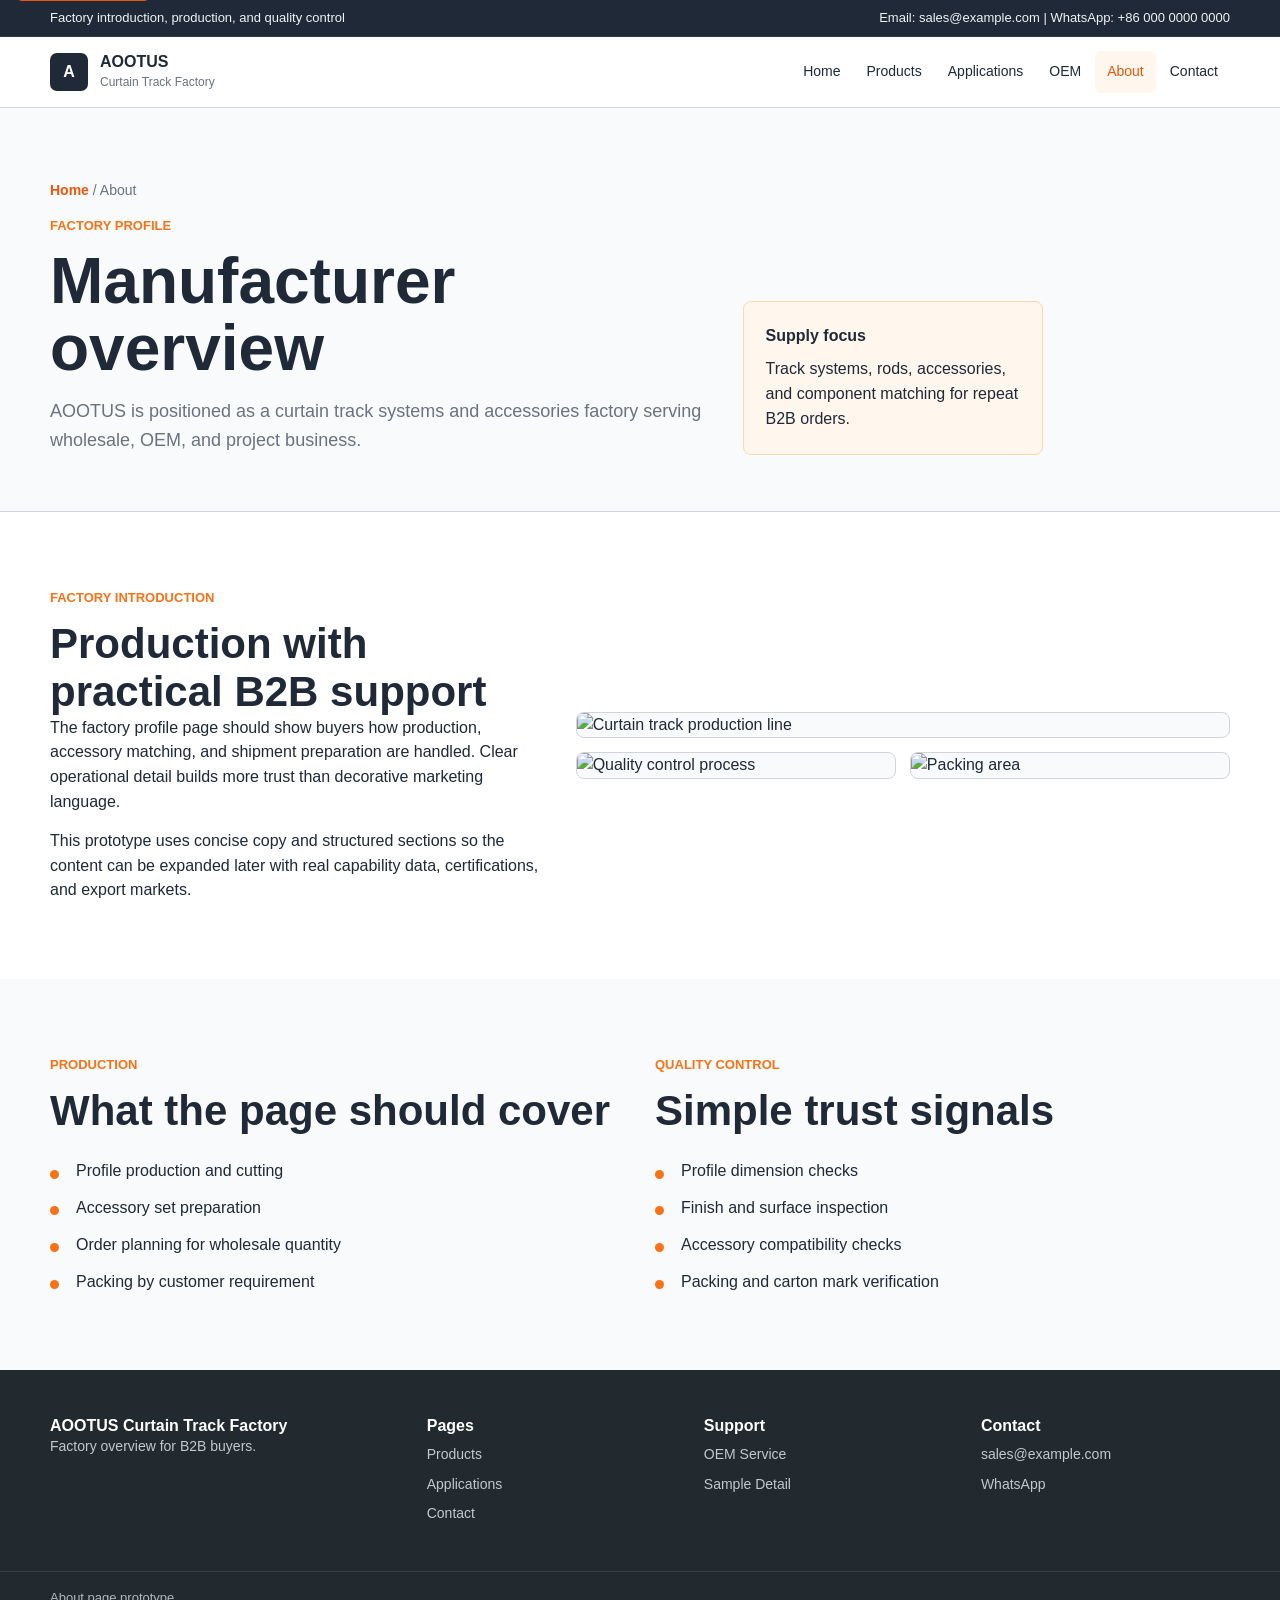
==== about.html @ 1f73470e "Add files via upload first version of website" ====
<!doctype html>
<html lang="en">
  <head>
    <meta charset="utf-8">
    <meta name="viewport" content="width=device-width, initial-scale=1">
    <meta name="description" content="Factory introduction, production, and quality control for AOOTUS curtain track systems.">
    <title>About | AOOTUS Curtain Track Factory</title>
    <link rel="stylesheet" href="styles.css">
  </head>
  <body>
    <a class="skip-link" href="#main">Skip to content</a>
    <div class="topbar">
      <div class="topbar__inner">
        <span>Factory introduction, production, and quality control</span>
        <span>Email: sales@example.com | WhatsApp: +86 000 0000 0000</span>
      </div>
    </div>
    <header class="site-header">
      <nav class="nav" aria-label="Main navigation">
        <a class="brand" href="index.html" aria-label="AOOTUS home">
          <span class="brand__mark">A</span>
          <span>
            <span class="brand__name">AOOTUS</span>
            <span class="brand__sub">Curtain Track Factory</span>
          </span>
        </a>
        <button class="menu-toggle" type="button" aria-expanded="false" aria-label="Open menu">
          <span></span>
          <span></span>
          <span></span>
        </button>
        <div class="nav__links">
          <a href="index.html">Home</a>
          <a href="products.html">Products</a>
          <a href="applications.html">Applications</a>
          <a href="oem.html">OEM</a>
          <a class="is-active" href="about.html">About</a>
          <a href="contact.html">Contact</a>
        </div>
      </nav>
    </header>

    <main id="main">
      <section class="page-hero">
        <div class="container page-hero__content">
          <div>
            <div class="breadcrumb"><a href="index.html">Home</a> / About</div>
            <p class="eyebrow">Factory profile</p>
            <h1>Manufacturer overview</h1>
            <p class="page-hero__lead">AOOTUS is positioned as a curtain track systems and accessories factory serving wholesale, OEM, and project business.</p>
          </div>
          <div class="callout">
            <strong>Supply focus</strong>
            <p>Track systems, rods, accessories, and component matching for repeat B2B orders.</p>
          </div>
        </div>
      </section>

      <section class="section">
        <div class="container factory-layout">
          <div>
            <p class="eyebrow">Factory introduction</p>
            <h2>Production with practical B2B support</h2>
            <div class="text-block">
              <p>The factory profile page should show buyers how production, accessory matching, and shipment preparation are handled. Clear operational detail builds more trust than decorative marketing language.</p>
              <p>This prototype uses concise copy and structured sections so the content can be expanded later with real capability data, certifications, and export markets.</p>
            </div>
          </div>
          <div class="factory-images">
            <img src="assets/factory-production.svg" alt="Curtain track production line">
            <img src="assets/factory-qc.svg" alt="Quality control process">
            <img src="assets/factory-packing.svg" alt="Packing area">
          </div>
        </div>
      </section>

      <section class="section section--panel">
        <div class="container two-column">
          <div>
            <p class="eyebrow">Production</p>
            <h2>What the page should cover</h2>
            <ul class="feature-bullets">
              <li>Profile production and cutting</li>
              <li>Accessory set preparation</li>
              <li>Order planning for wholesale quantity</li>
              <li>Packing by customer requirement</li>
            </ul>
          </div>
          <div>
            <p class="eyebrow">Quality control</p>
            <h2>Simple trust signals</h2>
            <ul class="feature-bullets">
              <li>Profile dimension checks</li>
              <li>Finish and surface inspection</li>
              <li>Accessory compatibility checks</li>
              <li>Packing and carton mark verification</li>
            </ul>
          </div>
        </div>
      </section>
    </main>

    <footer class="site-footer">
      <div class="container footer-grid">
        <div>
          <h3>AOOTUS Curtain Track Factory</h3>
          <p>Factory overview for B2B buyers.</p>
        </div>
        <div>
          <h3>Pages</h3>
          <a href="products.html">Products</a>
          <a href="applications.html">Applications</a>
          <a href="contact.html">Contact</a>
        </div>
        <div>
          <h3>Support</h3>
          <a href="oem.html">OEM Service</a>
          <a href="aluminum-track-system.html">Sample Detail</a>
        </div>
        <div>
          <h3>Contact</h3>
          <a href="mailto:sales@example.com">sales@example.com</a>
          <a href="https://wa.me/000000000000">WhatsApp</a>
        </div>
      </div>
      <div class="footer-bottom">
        <div class="container">About page prototype.</div>
      </div>
    </footer>
    <script src="script.js"></script>
  </body>
</html>
---- styles.css ----
:root {
  --ink: #1f2937;
  --muted: #6b7280;
  --line: #d1d5db;
  --panel: #f9fafb;
  --panel-strong: #f3f4f6;
  --paper: #ffffff;
  --accent: #f97316;
  --accent-dark: #ea580c;
  --accent-soft: #fff7ed;
  --steel: #1f2937;
  --shadow: 0 16px 40px rgba(31, 41, 55, 0.08);
}

* {
  box-sizing: border-box;
}

html {
  scroll-behavior: smooth;
}

body {
  margin: 0;
  color: var(--ink);
  font-family: Arial, Helvetica, sans-serif;
  font-size: 16px;
  line-height: 1.55;
  background: var(--paper);
}

img {
  display: block;
  width: 100%;
  height: auto;
}

a {
  color: inherit;
  text-decoration: none;
}

button,
input,
textarea,
select {
  font: inherit;
}

.skip-link {
  position: absolute;
  top: -44px;
  left: 16px;
  z-index: 20;
  padding: 10px 14px;
  color: var(--paper);
  background: var(--accent-dark);
  border-radius: 6px;
}

.skip-link:focus {
  top: 12px;
}

.topbar {
  color: #eef3f5;
  background: var(--steel);
  border-bottom: 1px solid rgba(255, 255, 255, 0.08);
}

.topbar__inner,
.nav,
.container {
  width: min(1180px, calc(100% - 40px));
  margin: 0 auto;
}

.topbar__inner {
  display: flex;
  justify-content: space-between;
  gap: 20px;
  padding: 8px 0;
  font-size: 13px;
}

.site-header {
  position: sticky;
  top: 0;
  z-index: 15;
  background: rgba(255, 255, 255, 0.96);
  border-bottom: 1px solid var(--line);
  backdrop-filter: blur(10px);
}

.nav {
  display: flex;
  align-items: center;
  justify-content: space-between;
  min-height: 70px;
  gap: 24px;
}

.brand {
  display: flex;
  align-items: center;
  gap: 12px;
  min-width: 220px;
}

.brand__mark {
  display: grid;
  place-items: center;
  width: 38px;
  height: 38px;
  color: var(--paper);
  font-weight: 700;
  background: var(--steel);
  border-radius: 7px;
}

.brand__name {
  display: block;
  font-weight: 700;
  line-height: 1.1;
}

.brand__sub {
  display: block;
  margin-top: 2px;
  color: var(--muted);
  font-size: 12px;
}

.nav__links {
  display: flex;
  align-items: center;
  justify-content: flex-end;
  gap: 2px;
  width: 100%;
}

.nav__links a {
  padding: 10px 12px;
  color: var(--ink);
  font-size: 14px;
  border-radius: 6px;
  transition: color 160ms ease, background-color 160ms ease;
}

.nav__links a:hover,
.nav__links a:focus,
.nav__links a.is-active {
  color: var(--accent-dark);
  background: var(--accent-soft);
}

.menu-toggle {
  display: none;
  width: 42px;
  height: 42px;
  color: var(--ink);
  background: var(--paper);
  border: 1px solid var(--line);
  border-radius: 6px;
  cursor: pointer;
}

.menu-toggle span {
  display: block;
  width: 20px;
  height: 2px;
  margin: 4px auto;
  background: currentColor;
}

.hero {
  display: flex;
  align-items: center;
  min-height: 68vh;
  padding: 92px 0 82px;
  color: var(--paper);
  background:
    linear-gradient(90deg, rgba(31, 41, 55, 0.9), rgba(31, 41, 55, 0.66) 54%, rgba(31, 41, 55, 0.4)),
    url("assets/hero-curtain-track-systems.svg") center / cover no-repeat;
}

.hero__content {
  width: min(760px, 100%);
}

.hero h1 {
  color: var(--paper);
}

.eyebrow {
  margin: 0 0 12px;
  color: var(--accent);
  font-size: 13px;
  font-weight: 700;
  text-transform: uppercase;
}

.hero .eyebrow {
  color: #fdba74;
}

h1,
h2,
h3,
p {
  overflow-wrap: anywhere;
}

h1,
.page-hero h1 {
  margin: 0;
  color: var(--ink);
  font-size: clamp(36px, 6vw, 64px);
  line-height: 1.04;
  font-weight: 700;
}

h2 {
  margin: 0;
  color: var(--ink);
  font-size: clamp(28px, 4vw, 42px);
  line-height: 1.14;
}

h3 {
  margin: 0;
  color: var(--ink);
  font-size: 20px;
  line-height: 1.22;
}

p {
  margin: 0;
}

.hero__lead,
.page-hero__lead,
.section-lead {
  color: var(--muted);
  font-size: 18px;
  line-height: 1.6;
}

.hero__lead {
  max-width: 650px;
  margin-top: 20px;
  color: #eef4f5;
}

.hero__actions,
.actions {
  display: flex;
  flex-wrap: wrap;
  gap: 12px;
  margin-top: 30px;
}

.button {
  display: inline-flex;
  align-items: center;
  justify-content: center;
  min-height: 46px;
  padding: 12px 18px;
  color: var(--paper);
  font-weight: 700;
  background: var(--accent);
  border: 1px solid var(--accent);
  border-radius: 6px;
  cursor: pointer;
  transition: color 160ms ease, background-color 160ms ease, border-color 160ms ease, box-shadow 160ms ease;
}

.button:hover,
.button:focus {
  background: var(--accent-dark);
  border-color: var(--accent-dark);
  box-shadow: 0 12px 24px rgba(234, 88, 12, 0.18);
}

.button--secondary {
  color: var(--ink);
  background: var(--paper);
  border-color: var(--line);
}

.button--secondary:hover,
.button--secondary:focus {
  color: var(--accent-dark);
  background: var(--accent-soft);
  border-color: var(--accent-dark);
  box-shadow: none;
}

.button--light {
  color: var(--paper);
  background: var(--accent);
  border-color: var(--accent);
}

.button--outline {
  color: var(--ink);
  background: var(--paper);
  border-color: var(--line);
}

.button--outline:hover,
.button--outline:focus {
  color: var(--accent-dark);
  background: var(--accent-soft);
  border-color: var(--accent-dark);
  box-shadow: none;
}

.section {
  padding: 76px 0;
}

.section--panel {
  background: var(--panel);
}

.section--compact {
  padding: 54px 0;
}

.section-header {
  display: flex;
  align-items: flex-end;
  justify-content: space-between;
  gap: 28px;
  margin-bottom: 34px;
}

.section-header > div {
  max-width: 760px;
}

.section-lead {
  max-width: 760px;
  margin-top: 12px;
}

.grid {
  display: grid;
  gap: 22px;
}

.grid--3 {
  grid-template-columns: repeat(3, minmax(0, 1fr));
}

.grid--4 {
  grid-template-columns: repeat(4, minmax(0, 1fr));
}

.category-card,
.feature-card,
.system-card,
.resource-card,
.app-card,
.process-step,
.contact-card {
  background: var(--paper);
  border: 1px solid var(--line);
  border-radius: 8px;
  overflow: hidden;
}

.category-card {
  display: flex;
  flex-direction: column;
  min-height: 100%;
  transition: transform 160ms ease, box-shadow 160ms ease;
}

.category-card:hover {
  transform: translateY(-2px);
  box-shadow: var(--shadow);
}

.category-card__image,
.system-card__image {
  aspect-ratio: 4 / 3;
  background: var(--panel-strong);
  overflow: hidden;
}

.category-card__body,
.system-card__body,
.resource-card,
.feature-card,
.app-card,
.process-step,
.contact-card {
  padding: 22px;
}

.category-card p,
.system-card p,
.resource-card p,
.feature-card p,
.app-card p,
.process-step p,
.contact-card p {
  margin-top: 10px;
  color: var(--muted);
}

.card-link {
  display: inline-flex;
  margin-top: 16px;
  color: var(--accent-dark);
  font-weight: 700;
}

.feature-list {
  display: grid;
  grid-template-columns: repeat(5, minmax(0, 1fr));
  gap: 16px;
}

.feature-card {
  min-height: 180px;
}

.feature-card__number {
  display: inline-flex;
  align-items: center;
  justify-content: center;
  width: 34px;
  height: 34px;
  margin-bottom: 16px;
  color: var(--paper);
  font-weight: 700;
  background: var(--steel);
  border-radius: 6px;
}

.app-grid {
  grid-template-columns: repeat(6, minmax(0, 1fr));
}

.app-card {
  min-height: 150px;
}

.app-card strong {
  display: block;
  color: var(--accent);
  font-size: 13px;
  text-transform: uppercase;
}

.systems-list {
  display: grid;
  grid-template-columns: repeat(4, minmax(0, 1fr));
  gap: 22px;
}

.oem-band {
  color: var(--paper);
  background:
    linear-gradient(90deg, rgba(31, 41, 55, 0.94), rgba(31, 41, 55, 0.84)),
    url("assets/factory-production.svg") center / cover no-repeat;
}

.oem-band .section-lead {
  color: #d9e4e6;
}

.oem-layout {
  display: grid;
  grid-template-columns: minmax(0, 1.05fr) minmax(300px, 0.95fr);
  gap: 42px;
  align-items: center;
}

.check-grid {
  display: grid;
  grid-template-columns: repeat(2, minmax(0, 1fr));
  gap: 12px;
  margin-top: 24px;
}

.check-item {
  padding: 14px 16px;
  color: #eaf3f4;
  background: rgba(255, 255, 255, 0.08);
  border: 1px solid rgba(255, 255, 255, 0.16);
  border-radius: 7px;
}

.factory-layout {
  display: grid;
  grid-template-columns: minmax(0, 0.86fr) minmax(0, 1.14fr);
  gap: 32px;
  align-items: center;
}

.factory-images {
  display: grid;
  grid-template-columns: repeat(2, minmax(0, 1fr));
  gap: 14px;
}

.factory-images img,
.detail-gallery img,
.media-frame img {
  border: 1px solid var(--line);
  border-radius: 8px;
  background: var(--panel);
}

.factory-images img:first-child {
  grid-column: 1 / -1;
}

.stats {
  display: grid;
  grid-template-columns: repeat(3, minmax(0, 1fr));
  gap: 18px;
  margin-top: 28px;
}

.stat {
  padding: 18px;
  background: var(--panel);
  border: 1px solid var(--line);
  border-radius: 8px;
}

.stat strong {
  display: block;
  font-size: 26px;
  line-height: 1;
}

.stat span {
  display: block;
  margin-top: 8px;
  color: var(--muted);
  font-size: 14px;
}

.resource-grid {
  grid-template-columns: repeat(3, minmax(0, 1fr));
}

.inquiry-layout {
  display: grid;
  grid-template-columns: minmax(0, 0.82fr) minmax(0, 1.18fr);
  gap: 40px;
  align-items: start;
}

.inquiry-panel {
  padding: 28px;
  background: var(--paper);
  border: 1px solid var(--line);
  border-radius: 8px;
  box-shadow: var(--shadow);
}

.form-grid {
  display: grid;
  grid-template-columns: repeat(2, minmax(0, 1fr));
  gap: 16px;
}

.field {
  display: grid;
  gap: 7px;
}

.field--full {
  grid-column: 1 / -1;
}

label {
  color: var(--ink);
  font-size: 14px;
  font-weight: 700;
}

input,
select,
textarea {
  width: 100%;
  min-height: 44px;
  padding: 10px 12px;
  color: var(--ink);
  background: var(--paper);
  border: 1px solid #cbd3d8;
  border-radius: 6px;
}

textarea {
  min-height: 128px;
  resize: vertical;
}

input:focus,
select:focus,
textarea:focus {
  border-color: var(--accent);
  outline: 3px solid rgba(249, 115, 22, 0.14);
}

.form-actions {
  display: flex;
  flex-wrap: wrap;
  gap: 12px;
  margin-top: 20px;
}

.page-hero {
  padding: 72px 0 56px;
  background: var(--panel);
  border-bottom: 1px solid var(--line);
}

.page-hero__content {
  display: grid;
  grid-template-columns: minmax(0, 0.78fr) minmax(300px, 0.22fr);
  gap: 28px;
  align-items: end;
}

.breadcrumb {
  margin-bottom: 14px;
  color: var(--muted);
  font-size: 14px;
}

.breadcrumb a {
  color: var(--accent-dark);
  font-weight: 700;
}

.page-hero__lead {
  margin-top: 16px;
}

.category-intro {
  display: grid;
  grid-template-columns: minmax(0, 0.76fr) minmax(280px, 0.24fr);
  gap: 28px;
  align-items: start;
  margin-bottom: 32px;
}

.callout {
  padding: 22px;
  background: var(--accent-soft);
  border: 1px solid #fed7aa;
  border-radius: 8px;
}

.callout strong {
  display: block;
  margin-bottom: 8px;
}

.compare-table,
.spec-table {
  width: 100%;
  border-collapse: collapse;
  overflow: hidden;
  background: var(--paper);
  border: 1px solid var(--line);
  border-radius: 8px;
}

.compare-table th,
.compare-table td,
.spec-table th,
.spec-table td {
  padding: 15px 16px;
  text-align: left;
  vertical-align: top;
  border-bottom: 1px solid var(--line);
}

.compare-table th,
.spec-table th {
  color: var(--ink);
  background: var(--panel);
}

.compare-table tr:last-child td,
.spec-table tr:last-child th,
.spec-table tr:last-child td {
  border-bottom: 0;
}

.detail-layout {
  display: grid;
  grid-template-columns: minmax(0, 0.95fr) minmax(320px, 1.05fr);
  gap: 42px;
  align-items: start;
}

.detail-gallery {
  display: grid;
  gap: 14px;
}

.detail-thumbs {
  display: grid;
  grid-template-columns: repeat(3, minmax(0, 1fr));
  gap: 14px;
}

.pill-list {
  display: flex;
  flex-wrap: wrap;
  gap: 10px;
  margin-top: 22px;
}

.pill {
  padding: 8px 11px;
  color: var(--ink);
  background: var(--panel);
  border: 1px solid var(--line);
  border-radius: 999px;
  font-size: 14px;
}

.feature-bullets {
  display: grid;
  gap: 12px;
  margin: 24px 0 0;
  padding: 0;
  list-style: none;
}

.feature-bullets li {
  padding-left: 26px;
  position: relative;
}

.feature-bullets li::before {
  content: "";
  position: absolute;
  top: 0.65em;
  left: 0;
  width: 9px;
  height: 9px;
  background: var(--accent);
  border-radius: 50%;
}

.two-column {
  display: grid;
  grid-template-columns: repeat(2, minmax(0, 1fr));
  gap: 30px;
}

.text-block {
  max-width: 780px;
}

.text-block p + p {
  margin-top: 14px;
}

.process-grid {
  grid-template-columns: repeat(4, minmax(0, 1fr));
}

.site-footer {
  color: #d9e1e4;
  background: #232a2f;
}

.footer-grid {
  display: grid;
  grid-template-columns: minmax(0, 1.4fr) repeat(3, minmax(160px, 1fr));
  gap: 28px;
  padding: 46px 0;
}

.site-footer h3 {
  color: var(--paper);
  font-size: 16px;
}

.site-footer p,
.site-footer a {
  color: #bfc9ce;
  font-size: 14px;
}

.site-footer a {
  display: block;
  margin-top: 8px;
}

.footer-bottom {
  padding: 16px 0;
  color: #aeb9bf;
  font-size: 13px;
  border-top: 1px solid rgba(255, 255, 255, 0.1);
}

@media (max-width: 1080px) {
  .grid--4,
  .systems-list {
    grid-template-columns: repeat(2, minmax(0, 1fr));
  }

  .feature-list,
  .app-grid,
  .process-grid {
    grid-template-columns: repeat(3, minmax(0, 1fr));
  }
}

@media (max-width: 820px) {
  .topbar__inner {
    flex-direction: column;
    gap: 4px;
  }

  .nav {
    min-height: 64px;
  }

  .menu-toggle {
    display: block;
  }

  .nav__links {
    position: absolute;
    top: 100%;
    left: 0;
    right: 0;
    display: none;
    flex-direction: column;
    align-items: stretch;
    width: 100%;
    padding: 10px 20px 18px;
    background: var(--paper);
    border-bottom: 1px solid var(--line);
  }

  .nav__links.is-open {
    display: flex;
  }

  .nav__links a {
    padding: 13px 14px;
  }

  .hero {
    min-height: auto;
    padding: 70px 0 62px;
  }

  .section {
    padding: 58px 0;
  }

  .section-header,
  .page-hero__content,
  .category-intro,
  .oem-layout,
  .factory-layout,
  .inquiry-layout,
  .detail-layout,
  .two-column {
    grid-template-columns: 1fr;
  }

  .section-header {
    display: grid;
    align-items: start;
  }

  .grid--3,
  .resource-grid,
  .feature-list,
  .app-grid,
  .process-grid {
    grid-template-columns: repeat(2, minmax(0, 1fr));
  }

  .footer-grid {
    grid-template-columns: repeat(2, minmax(0, 1fr));
  }
}

@media (max-width: 560px) {
  .topbar__inner,
  .nav,
  .container {
    width: min(100% - 28px, 1180px);
  }

  h1,
  .page-hero h1 {
    font-size: 36px;
  }

  .hero__lead,
  .page-hero__lead,
  .section-lead {
    font-size: 16px;
  }

  .grid--3,
  .grid--4,
  .resource-grid,
  .systems-list,
  .feature-list,
  .app-grid,
  .process-grid,
  .check-grid,
  .stats,
  .form-grid,
  .footer-grid {
    grid-template-columns: 1fr;
  }

  .detail-thumbs {
    grid-template-columns: repeat(3, minmax(0, 1fr));
  }

  .brand {
    min-width: 0;
  }

  .brand__sub {
    display: none;
  }

  .category-card__body,
  .system-card__body,
  .resource-card,
  .feature-card,
  .app-card,
  .process-step,
  .contact-card,
  .inquiry-panel {
    padding: 18px;
  }

  .compare-table,
  .spec-table {
    display: block;
    overflow-x: auto;
    white-space: nowrap;
  }
}
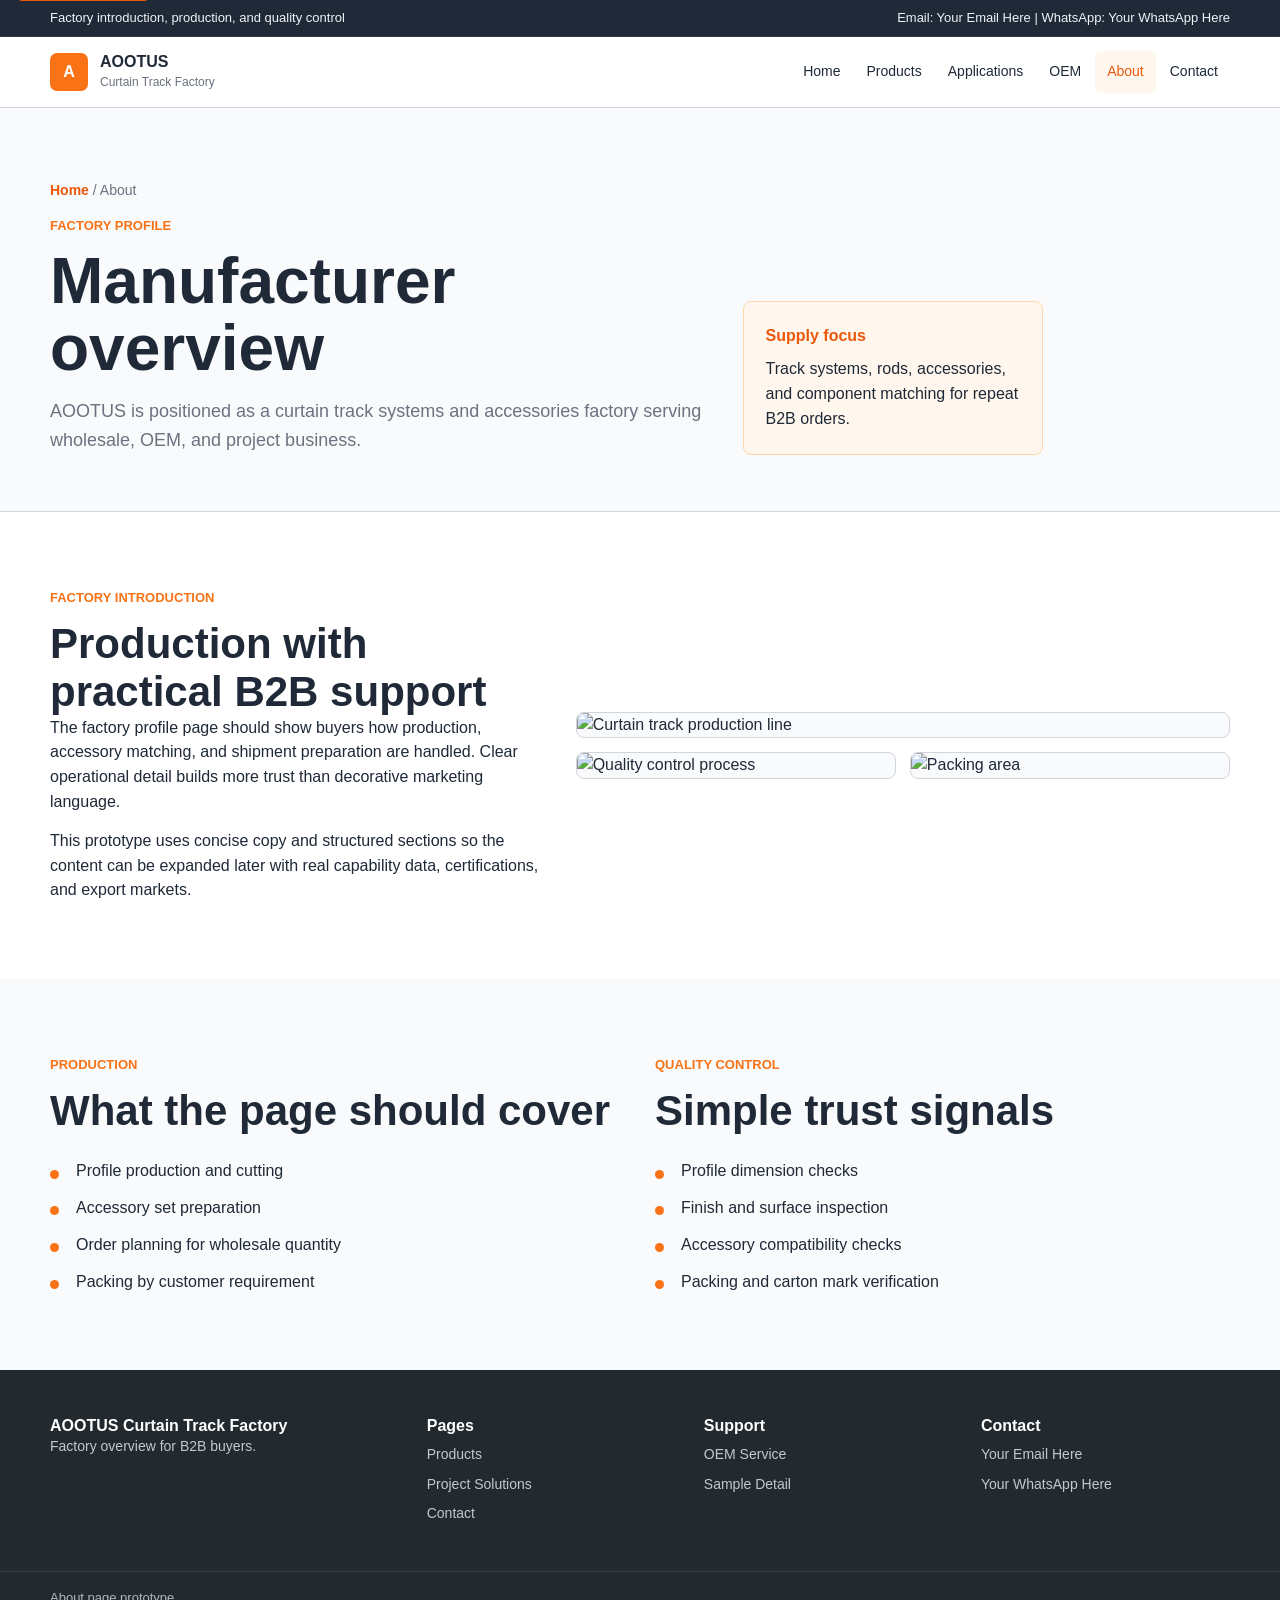
==== commit a8d556f2: "Add files via upload update website" ====
--- a/about.html
+++ b/about.html
@@ -12,7 +12,7 @@
     <div class="topbar">
       <div class="topbar__inner">
         <span>Factory introduction, production, and quality control</span>
-        <span>Email: sales@example.com | WhatsApp: +86 000 0000 0000</span>
+        <span>Email: Your Email Here | WhatsApp: Your WhatsApp Here</span>
       </div>
     </div>
     <header class="site-header">
@@ -109,7 +109,7 @@
         <div>
           <h3>Pages</h3>
           <a href="products.html">Products</a>
-          <a href="applications.html">Applications</a>
+          <a href="applications.html">Project Solutions</a>
           <a href="contact.html">Contact</a>
         </div>
         <div>
@@ -119,8 +119,8 @@
         </div>
         <div>
           <h3>Contact</h3>
-          <a href="mailto:sales@example.com">sales@example.com</a>
-          <a href="https://wa.me/000000000000">WhatsApp</a>
+          <a href="#">Your Email Here</a>
+          <a href="#">Your WhatsApp Here</a>
         </div>
       </div>
       <div class="footer-bottom">
--- a/styles.css
+++ b/styles.css
@@ -114,7 +114,7 @@
   height: 38px;
   color: var(--paper);
   font-weight: 700;
-  background: var(--steel);
+  background: var(--accent);
   border-radius: 7px;
 }
 
@@ -163,6 +163,14 @@
   border: 1px solid var(--line);
   border-radius: 6px;
   cursor: pointer;
+  transition: color 160ms ease, border-color 160ms ease, background-color 160ms ease;
+}
+
+.menu-toggle:hover,
+.menu-toggle:focus {
+  color: var(--accent-dark);
+  background: var(--accent-soft);
+  border-color: var(--accent);
 }
 
 .menu-toggle span {
@@ -369,17 +377,21 @@
   border: 1px solid var(--line);
   border-radius: 8px;
   overflow: hidden;
+  transition: border-color 160ms ease, box-shadow 160ms ease, transform 160ms ease;
 }
 
 .category-card {
   display: flex;
   flex-direction: column;
   min-height: 100%;
-  transition: transform 160ms ease, box-shadow 160ms ease;
-}
-
-.category-card:hover {
+}
+
+.category-card:hover,
+.system-card:hover,
+.resource-card:hover,
+.contact-card:hover {
   transform: translateY(-2px);
+  border-color: #fdba74;
   box-shadow: var(--shadow);
 }
 
@@ -437,7 +449,7 @@
   margin-bottom: 16px;
   color: var(--paper);
   font-weight: 700;
-  background: var(--steel);
+  background: var(--accent);
   border-radius: 6px;
 }
 
@@ -491,7 +503,7 @@
   padding: 14px 16px;
   color: #eaf3f4;
   background: rgba(255, 255, 255, 0.08);
-  border: 1px solid rgba(255, 255, 255, 0.16);
+  border: 1px solid rgba(249, 115, 22, 0.34);
   border-radius: 7px;
 }
 
@@ -536,6 +548,7 @@
 
 .stat strong {
   display: block;
+  color: var(--accent-dark);
   font-size: 26px;
   line-height: 1;
 }
@@ -663,6 +676,7 @@
 
 .callout strong {
   display: block;
+  color: var(--accent-dark);
   margin-bottom: 8px;
 }
 
@@ -800,6 +814,11 @@
 .site-footer a {
   display: block;
   margin-top: 8px;
+}
+
+.site-footer a:hover,
+.site-footer a:focus {
+  color: #fdba74;
 }
 
 .footer-bottom {
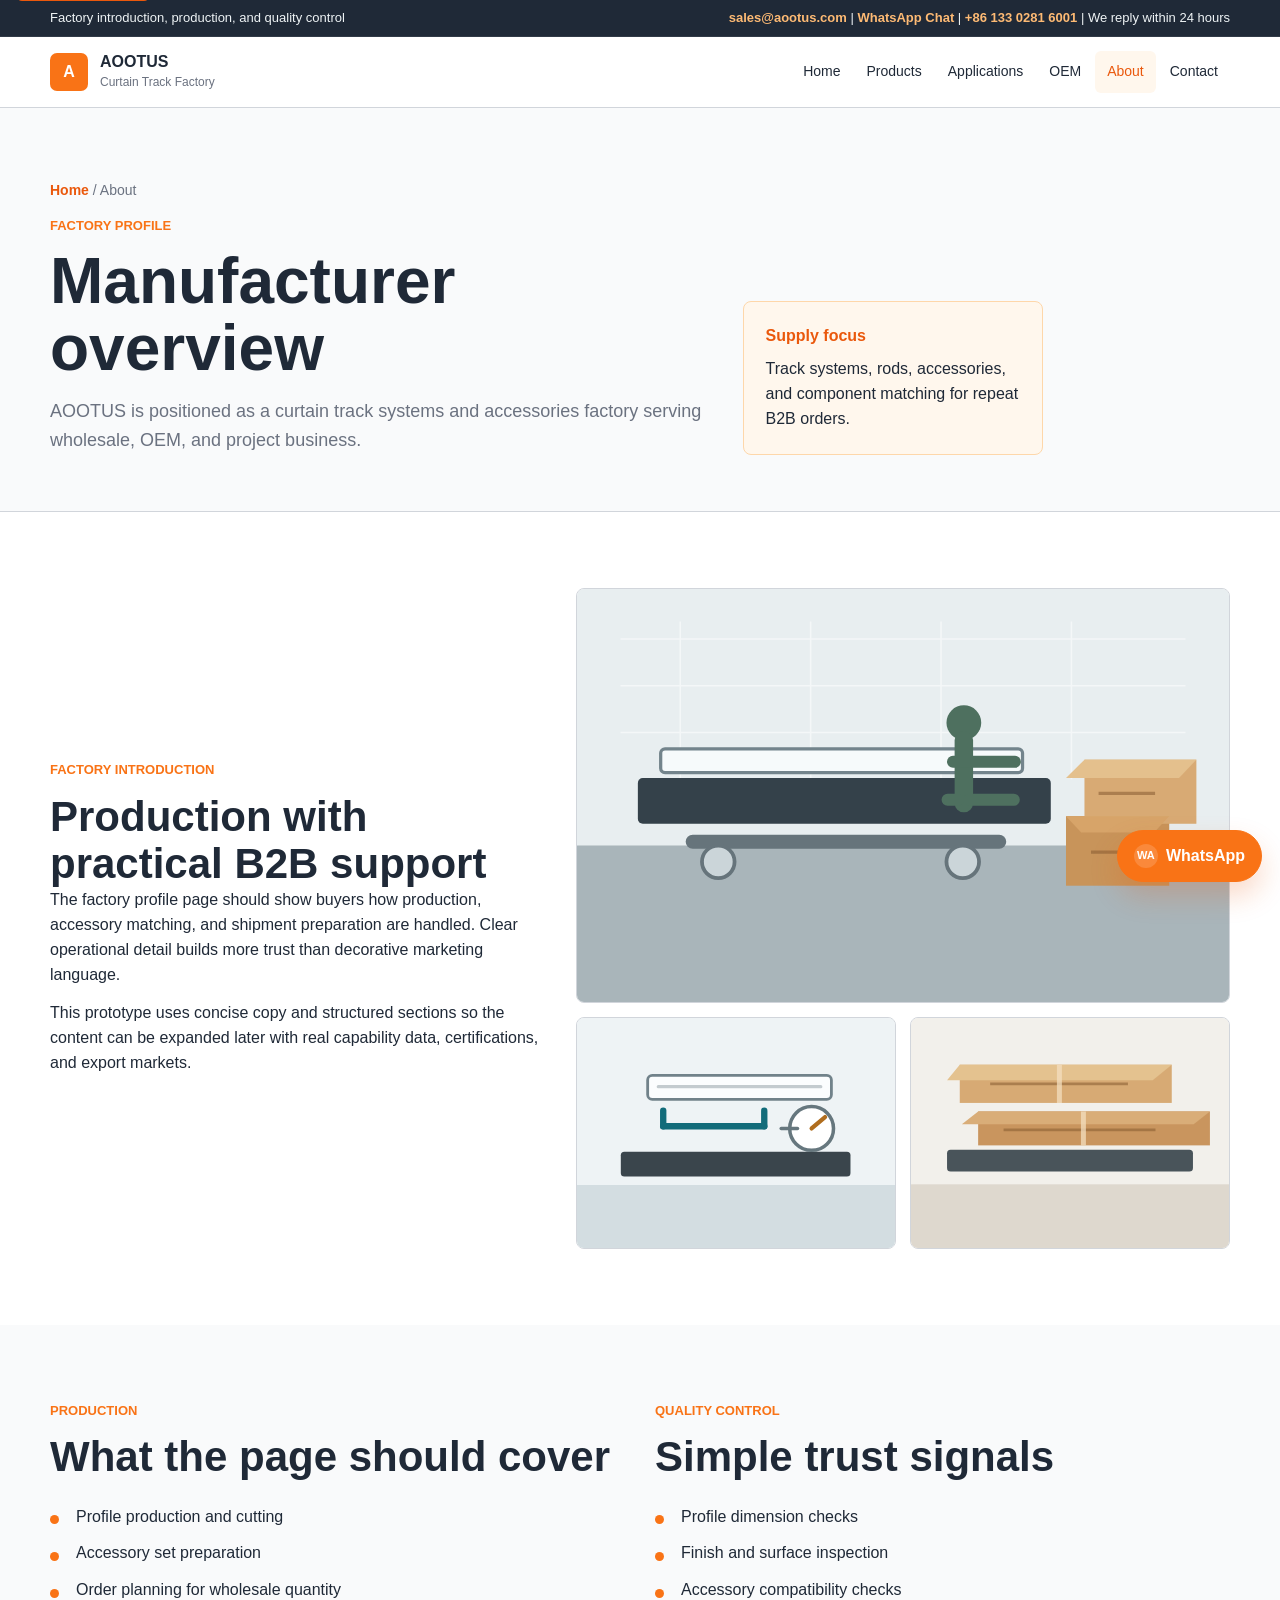
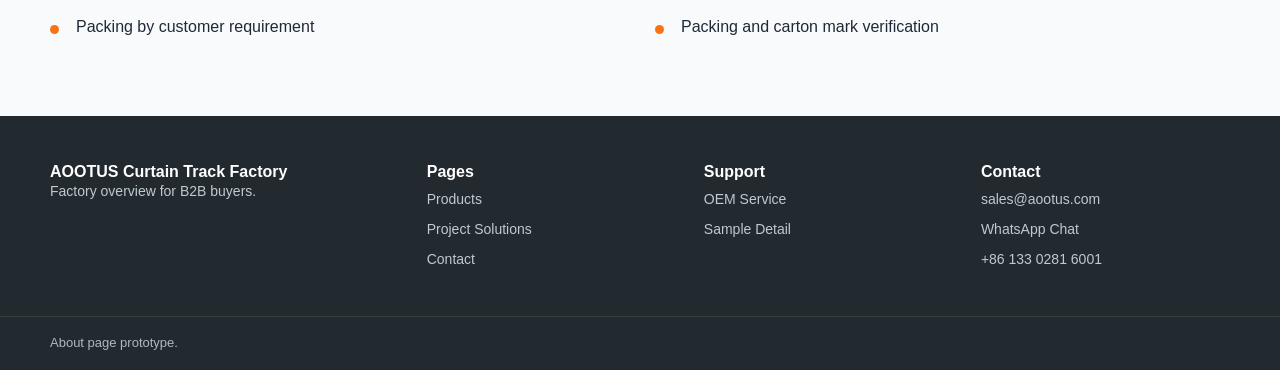
==== commit e2a1125f: "Add files via upload contacts update" ====
--- a/about.html
+++ b/about.html
@@ -12,7 +12,7 @@
     <div class="topbar">
       <div class="topbar__inner">
         <span>Factory introduction, production, and quality control</span>
-        <span>Email: Your Email Here | WhatsApp: Your WhatsApp Here</span>
+        <span class="topbar__contact"><a href="mailto:sales@aootus.com">sales@aootus.com</a> | <a href="https://wa.me/8613302816001?text=Hello%20I%20am%20interested%20in%20your%20curtain%20track%20systems" target="_blank" rel="noreferrer">WhatsApp Chat</a> | <a href="tel:+8613302816001">+86 133 0281 6001</a> | <span class="topbar__trust">We reply within 24 hours</span></span>
       </div>
     </div>
     <header class="site-header">
@@ -119,14 +119,16 @@
         </div>
         <div>
           <h3>Contact</h3>
-          <a href="#">Your Email Here</a>
-          <a href="#">Your WhatsApp Here</a>
+          <a href="mailto:sales@aootus.com">sales@aootus.com</a>
+          <a href="https://wa.me/8613302816001?text=Hello%20I%20am%20interested%20in%20your%20curtain%20track%20systems" target="_blank" rel="noreferrer">WhatsApp Chat</a>
+          <a href="tel:+8613302816001">+86 133 0281 6001</a>
         </div>
       </div>
       <div class="footer-bottom">
         <div class="container">About page prototype.</div>
       </div>
     </footer>
+    <a class="floating-whatsapp" href="https://wa.me/8613302816001?text=Hello%20I%20am%20interested%20in%20your%20curtain%20track%20systems" target="_blank" rel="noreferrer">WhatsApp</a>
     <script src="script.js"></script>
   </body>
 </html>
--- a/styles.css
+++ b/styles.css
@@ -66,6 +66,24 @@
   color: #eef3f5;
   background: var(--steel);
   border-bottom: 1px solid rgba(255, 255, 255, 0.08);
+}
+
+.topbar a {
+  color: #fdba74;
+  font-weight: 700;
+}
+
+.topbar a:hover,
+.topbar a:focus {
+  color: var(--paper);
+}
+
+.topbar__contact {
+  color: #eef3f5;
+}
+
+.topbar__trust {
+  color: #eef3f5;
 }
 
 .topbar__inner,
@@ -821,6 +839,42 @@
   color: #fdba74;
 }
 
+.floating-whatsapp {
+  position: fixed;
+  right: 18px;
+  bottom: 18px;
+  z-index: 25;
+  display: inline-flex;
+  align-items: center;
+  gap: 8px;
+  min-height: 52px;
+  padding: 0 16px;
+  color: var(--paper);
+  font-weight: 700;
+  background: var(--accent);
+  border: 1px solid var(--accent);
+  border-radius: 999px;
+  box-shadow: 0 14px 28px rgba(234, 88, 12, 0.22);
+}
+
+.floating-whatsapp::before {
+  content: "WA";
+  display: inline-flex;
+  align-items: center;
+  justify-content: center;
+  width: 24px;
+  height: 24px;
+  background: rgba(255, 255, 255, 0.16);
+  border-radius: 999px;
+  font-size: 11px;
+}
+
+.floating-whatsapp:hover,
+.floating-whatsapp:focus {
+  background: var(--accent-dark);
+  border-color: var(--accent-dark);
+}
+
 .footer-bottom {
   padding: 16px 0;
   color: #aeb9bf;
@@ -976,4 +1030,11 @@
     overflow-x: auto;
     white-space: nowrap;
   }
-}
+
+  .floating-whatsapp {
+    right: 14px;
+    bottom: 14px;
+    min-height: 48px;
+    padding: 0 14px;
+  }
+}
